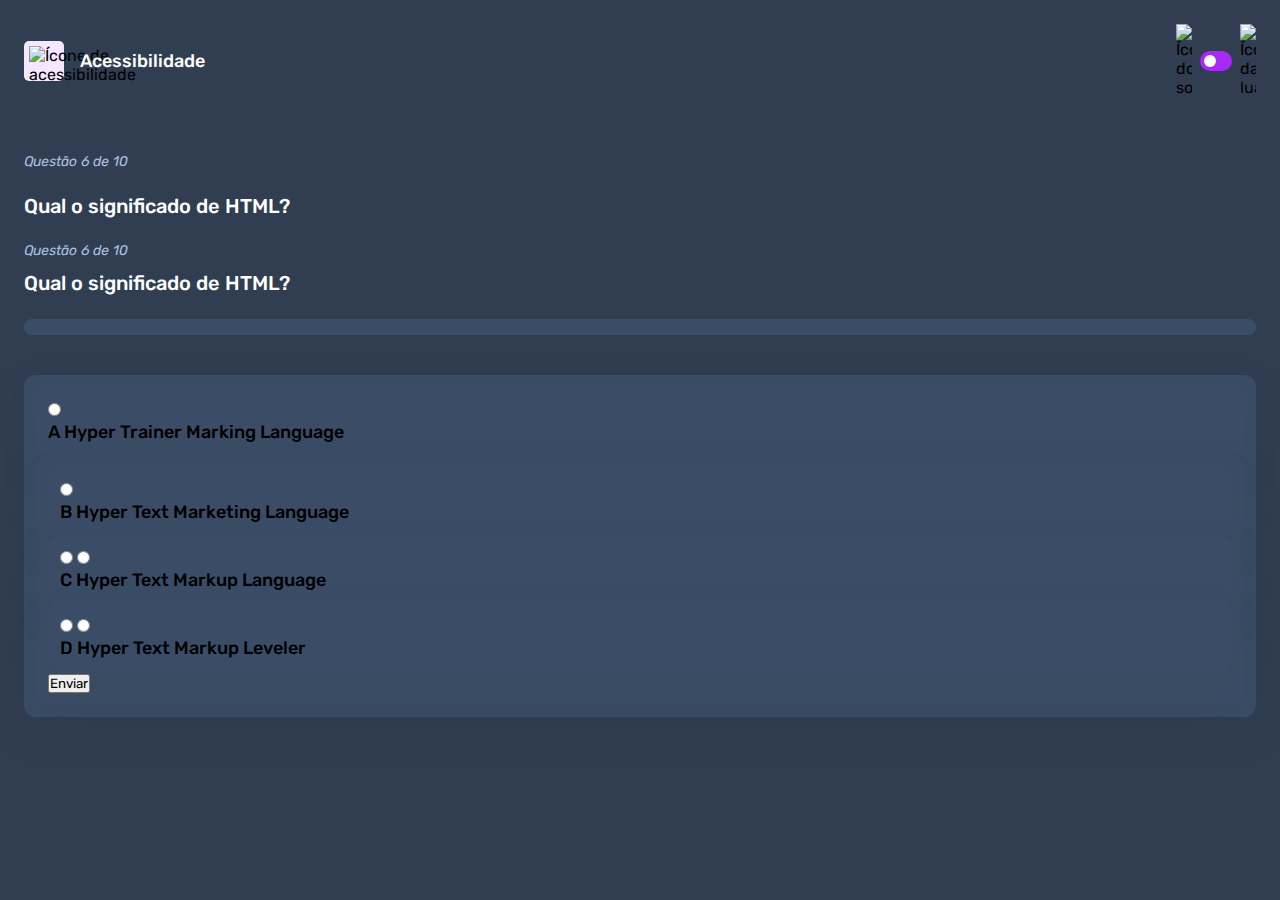
==== index.html @ fd0cc756 "Ajuste das cores no tema dark" ====
<!DOCTYPE html>
<html lang="en">
<head>
    <meta charset="UTF-8">
    <meta name="viewport" content="width=device-width, initial-scale=1.0">
    <link rel="preconnect" href="https://fonts.googleapis.com">
    <link rel="preconnect" href="https://fonts.gstatic.com" crossorigin>
    <link href="https://fonts.googleapis.com/css2?family=Rubik:ital,wght@0,300..900;1,300..900&display=swap" rel="stylesheet">
    <link rel="stylesheet" href="style.css">
    <title>Quiz App</title>
</head>
<body>
    <body class="escuro">
    <header>
        <div class="assunto">
            <div class="assunto_icone">
                <img src="../../assets/images/icon-accessibility.svg" alt=" Ícone de acessibilidade">
            </div>
            <h1>Acessibilidade</h1>
        </div>
        <div class="tema">
            <img src="../../assets/images/icon-sun-dark.svg" alt="Ícone do sol">
            <button>
                <div></div>
            </button>
            <img src="../../assets/images/icon-moon-dark.svg" alt="Ícone da lua">
        </div>
    </header>
    <main>
        <section class="pergunta">
            <p>Questão 6 de 10</p>

            <h2></h2>
            <h2>Qual o significado de HTML?</h2>
            <div>
                <p>Questão 6 de 10</p>

                <h2>Qual o significado de HTML?</h2>
            </div>

            <div class="barra_progresso">

            </div>
        </section>

        <section class="alternativas">
            <form action="">
                <label for="alternativa_a">
                    <label for="alternativa_a" id="correta">
                    <input type="radio" id="alternativa_a" name="alternativa">

                    <div>
                        <span>A</span>
                        Hyper Trainer Marking Language
                    </div>
                </label>

                <label for="alternativa_b">
                    <label for="alternativa_b" id="errada">
                    <input type="radio" id="alternativa_b" name="alternativa">

                <div>
                    <span>B</span>
                    Hyper Text Marketing Language
                </div>
                </label>

                <label for="alternativa_c">
                    <input type="radio" id="alternativa_c">
                    <input type="radio" id="alternativa_c" name="alternativa">

                <div>
                    <span>C</span>
                    Hyper Text Markup Language
                </div>
                </label>

                <label for="alternativa_d">
                    <input type="radio" id="alternativa_d">
                    <input type="radio" id="alternativa_d" name="alternativa">

                    <div>
                        <span>D</span>
                        Hyper Text Markup Leveler 
                    </div>
                </label>
            </form>

            <button>Enviar</button>
        </section>
    </main>
</body>
</html>
---- style.css ----
* {
    margin: 0;
    padding: 0;
    box-sizing: border-box;
    font-family: "Rubik", sans-serif;
    -webkit-font-smoothing: antialiased;
}

:root {
    --bg-color: #f4f6fa;
    --bg-span: #f4f6fa;
    --color-span: #626c7f;
    --purple: #a729f5;
    --purple-hover: rgba(167, 41, 245, 0.7);
    --primary-text-color: #313e51;
    --secondary-text-color: #626c7f;
    --button-bg: #fff;
    --shadow: 0px 16px 40px 0px rgba(143, 168, 193, 0.14);
    --bg-html: #fff1e9;
    --bg-css: #e0fdef;
    --bg-javascript: #ebf0ff;
    --bg-acessibilidade: #f6e7ff;
    --white: #fff;
    --green: #26d782;
    --red: #ee5454;
    --bg-mobile: url(../../assets/images/pattern-background-mobile-light.svg);
    --bg-desktop: url(../../assets/images/pattern-background-desktop-light.svg);
}

body.escuro {
    --bg-color: #313e51;
    --color-span: #323e51;
    --bg-mobile: url(../../assets/images/pattern-background-mobile-dark.svg);
    --bg-desktop: url(../../assets/images/pattern-background-desktop-dark.svg);
    --primary-text-color: #fff;
    --secondary-text-color: #abc1e1;
    --button-bg: #3b4d66;
    --shadow: 0px 16px 40px 0px rgba(49, 62, 81, 0.14);
}

body {
    height: 100svh;
    background: var(--bg-mobile) var(--bg-color);
    background-repeat: no-repeat;
    background-size: cover;
}

header {
    display: flex;
    justify-content: space-between;
    padding: 16px 24px;
}

.assunto {
    display: flex;
    align-items: center;
    gap: 16px;
}

.assunto_icone {
    background: var(--bg-acessibilidade);
    width: 40px;
    height: 40px;
    padding: 5px;
    border-radius: 5px;
}

.assunto_icone img {
    width: 100%;
}

.assunto h1 {
    font-size: 18px;
    font-weight: 500;
    color: var(--primary-text-color);
}

.tema {
    padding: 8px 0;
    display: flex;
    align-items: center;
    gap: 8px;
}

.tema img {
    width: 16px;
}

.tema button {
    height: 20px;
    width: 32px;
    background: var(--purple);
    border: 0;
    border-radius: 999px;
    padding: 4px;
}

.tema button div {
    background: var(--white);
    width: 12px;
    height: 12px;
    border-radius: 999px;
}

main {
    padding: 32px 24px;
}

.pergunta {
    margin-bottom: 40px;
}

.pergunta p {
    font-style: italic;
    font-size: 14px;
    color: var(--secondary-text-color);
    margin-bottom: 12px;
}

.pergunta h2 {
    font-size: 20px;
    font-weight: 500;
    color: var(--primary-text-color);
    line-height: 24px;
    margin-bottom: 24px;
}

.barra_progresso {
    background: var(--button-bg);
    height: 16px;
    padding: 4px;
    border-radius: 999px;
}

.barra_progresso div {
    height: 100%;
    width: 60%;
    background: var(--purple);
    border-radius: 999px;
}

.alternativas form {
    display: flex;
    flex-direction: column;
    gap: 12px;
    margin-bottom: 12px;
}

.alternativas label{
    display: block;
    background: var(--button-bg);
    padding: 12px;
    font-size: 18px;
    font-weight: 500;
    border-radius: 12px;
    box-shadow: var(--shadow);
    color: var(--primary-text-color)
    color: (red green blue) (red green blue) (red green blue)  (srgb red green blue) var(--primary-text-color);
    cursor: pointer;
}

.alternativas label:hover {
    & span {
        background: var(--bg-acessibilidade);
        color: var(--purple);
    }
}

.alternativas label:has(input:checked) {

    outline: 3px solid var(--purple);

    & span {
        background: var(--purple);
        color: var(--white);

}
.alternativas label#correta {
    outline: 3px solid var(--green);

    & span {
        background: var(--green);
        color: var(--white);
    }
}

.alternativas label#errada {
    outline: 3px solid var(--red);

    & span {
        background: var(--red);
        color: var(--white);
    }
}

.alternativas input {
    display: none;
}
.alternativas div {
    display: flex;
    align-items: center;
    gap: 16px;
}

.alternativas div span {
    display: block;
    width: 40px;
    height: 40px;
    background: var(--bg-color);
    background: var(--bg-span);
    border-radius: 5px;
    color: var(--secondary-text-color);
    color: var(--color-span);

    display: flex;
    align-items: center;
    justify-content: center;
    flex-shrink: 0;
}

.alternativas button {
    padding: 16px;
    border-radius: 12px;
    border: none;
    background: var(--purple);
    color: var(--white);
    width: 100%;

    font-size: 18px;
    font-weight: 500;
    transition: background 0.3s;
}

.alternativas button:hover {
    background: var(--purple-hover);
    cursor: pointer;
}

@media(min-width: 1100px) {
    header {
        margin-block: 81px;
        max-width: 1160px;
        margin-inline: auto;
    }

    .assunto_icone {
        width: 56px;
        height: 56px;
        padding: 8px;
    }

    .assunto h1 {
        font-size: 28px;
    }

    .tema {
        gap: 16px;
    }

    .tema img {
        width: 24px;
    }

    .tema button {
        width: 48px;
        height: 28px;
    }

    .tema button div {
        width: 20px;
        height: 20px;
    }

    main {
        max-width: 1160px;
        margin-inline: auto;

        display: flex;
        gap: 130px;
    }

    section {
        width: 100%;
    }

    .pergunta {
        display: flex;
        flex-direction: column;
        justify-content: space-between;
    }

    .pergunta p {
        font-size: 20px;
        line-height: 30px;
        margin-bottom: 27px;
    }

    .pergunta h2 {
        font-size: 36px;
        line-height: 43px;
    }

    .alternativas form {
        gap: 24px;
        margin-bottom: 24px;
    }

    .alternativas label {
        font-size: 22px;
        padding: 18px 20px;
        border-radius: 24px;
    }

    .alternativas div {
        gap: 32px;
    }

    .alternativas div span {
        width: 56px;
        height: 56px;
        font-size: 28px;
    }

    .alternativas button {
        font-size: 22px;
    }
}
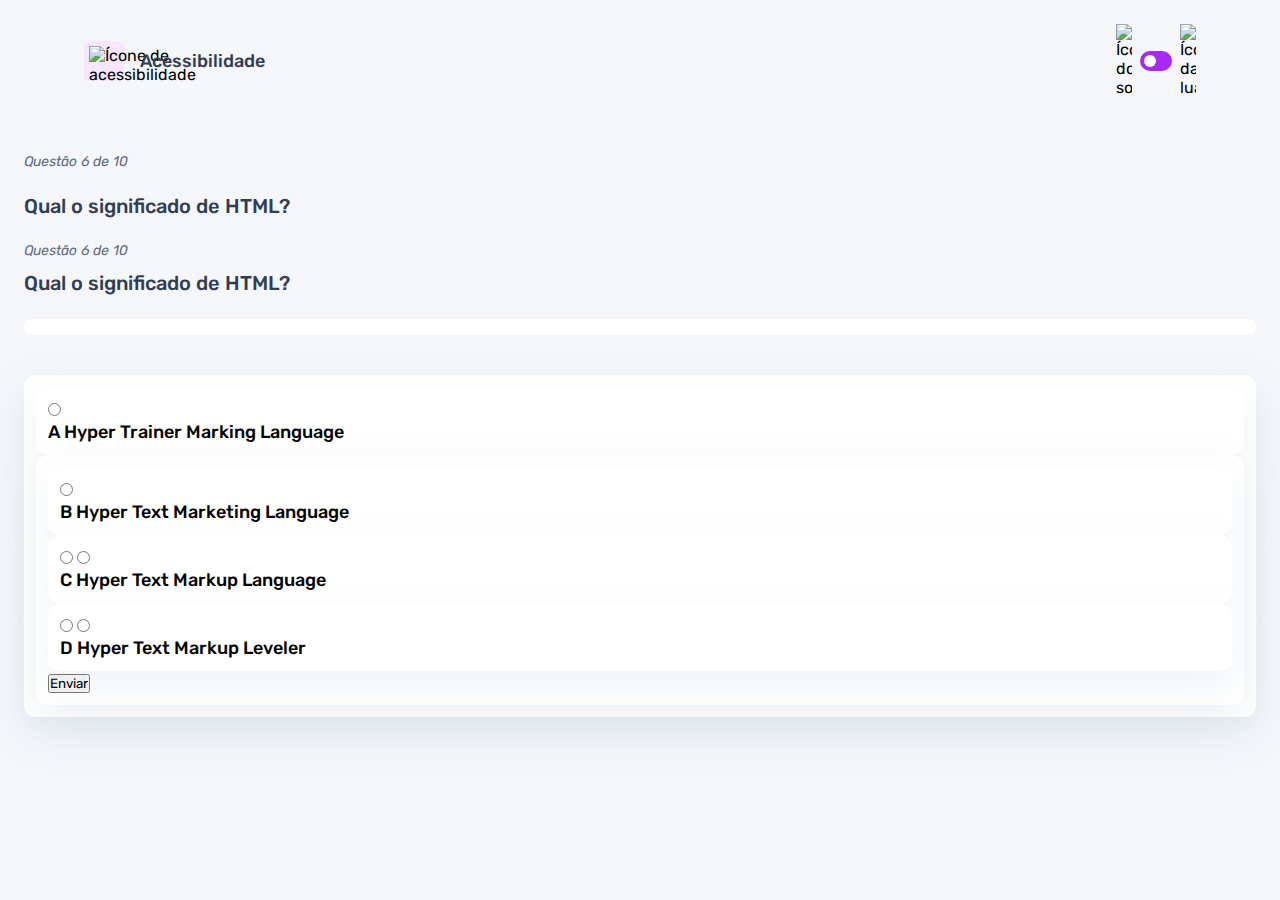
==== commit a0403f08: "Primeiros ajustes do tema no Javascript" ====
--- a/index.html
+++ b/index.html
@@ -7,11 +7,13 @@
     <link rel="preconnect" href="https://fonts.gstatic.com" crossorigin>
     <link href="https://fonts.googleapis.com/css2?family=Rubik:ital,wght@0,300..900;1,300..900&display=swap" rel="stylesheet">
     <link rel="stylesheet" href="style.css">
+    <script src="./scrip.js" defer></script>
     <title>Quiz App</title>
 </head>
 <body>
-    <body class="escuro">
-    <header>
+    <body>
+    <body>
+        <header>
         <div class="assunto">
             <div class="assunto_icone">
                 <img src="../../assets/images/icon-accessibility.svg" alt=" Ícone de acessibilidade">
--- a/style.css
+++ b/style.css
@@ -46,9 +46,11 @@
 }
 
 header {
-    display: flex;
+    padding: 16px 24px;
     justify-content: space-between;
-    padding: 16px 24px;
+    display: flex;
+    max-width: 1160px;
+    margin-inline: auto;
 }
 
 .assunto {
@@ -93,6 +95,7 @@
     border: 0;
     border-radius: 999px;
     padding: 4px;
+    display: flex;
 }
 
 .tema button div {
@@ -155,8 +158,7 @@
     border-radius: 12px;
     box-shadow: var(--shadow);
     color: var(--primary-text-color)
-    color: (red green blue) (red green blue) (red green blue)  (srgb red green blue) var(--primary-text-color);
-    cursor: pointer;
+    color(srgb red green blue) pointer;
 }
 
 .alternativas label:hover {
@@ -237,6 +239,12 @@
 }
 
 @media(min-width: 1100px) {
+   body {
+        background: var(--bg-desktop) var(--bg-color);
+        background-size: cover;
+        background-repeat: no-repeat;
+    }
+
     header {
         margin-block: 81px;
         max-width: 1160px;
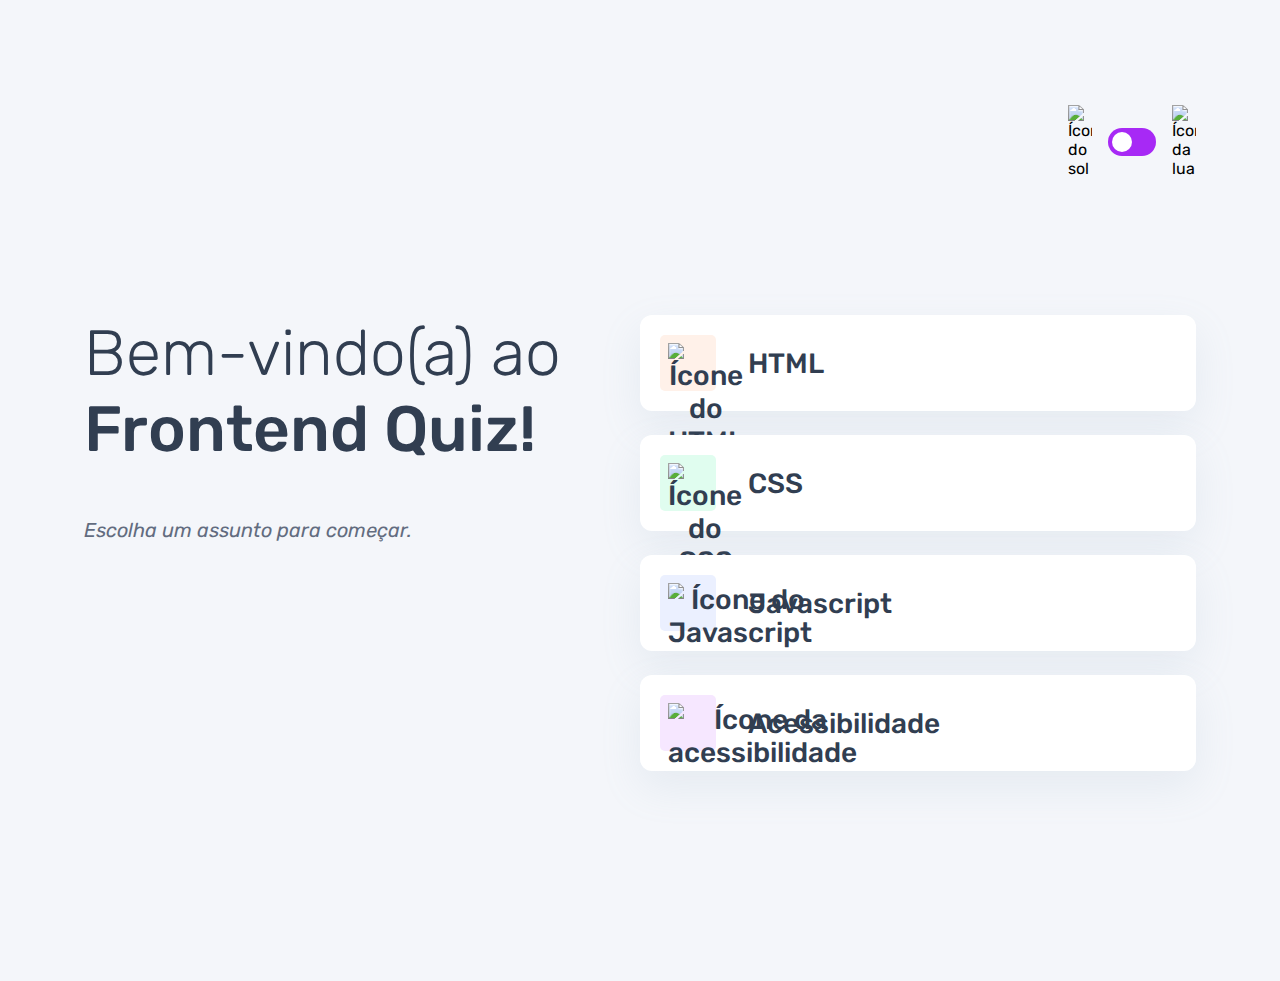
==== commit 6ad1a5c7: "Alteração dinâmica do assunto da página" ====
--- a/index.html
+++ b/index.html
@@ -1,5 +1,5 @@
 <!DOCTYPE html>
-<html lang="en">
+<html lang="pt-BR">
 <head>
     <meta charset="UTF-8">
     <meta name="viewport" content="width=device-width, initial-scale=1.0">
@@ -7,88 +7,54 @@
     <link rel="preconnect" href="https://fonts.gstatic.com" crossorigin>
     <link href="https://fonts.googleapis.com/css2?family=Rubik:ital,wght@0,300..900;1,300..900&display=swap" rel="stylesheet">
     <link rel="stylesheet" href="style.css">
-    <script src="./scrip.js" defer></script>
+    <script src="./script.js" type="module" defer></script>
     <title>Quiz App</title>
 </head>
 <body>
-    <body>
-    <body>
-        <header>
-        <div class="assunto">
-            <div class="assunto_icone">
-                <img src="../../assets/images/icon-accessibility.svg" alt=" Ícone de acessibilidade">
-            </div>
-            <h1>Acessibilidade</h1>
-        </div>
+    <header>
         <div class="tema">
-            <img src="../../assets/images/icon-sun-dark.svg" alt="Ícone do sol">
+            <img src="./assets/images/icon-sun-dark.svg" alt="Ícone do sol">
             <button>
                 <div></div>
             </button>
-            <img src="../../assets/images/icon-moon-dark.svg" alt="Ícone da lua">
+            <img src="./assets/images/icon-moon-dark.svg" alt="Ícone da lua">
         </div>
     </header>
     <main>
-        <section class="pergunta">
-            <p>Questão 6 de 10</p>
+        <section class="boas_vindas">
+            <h1>
+                Bem-vindo(a) ao <br>
+                <strong>Frontend Quiz!</strong>
+            </h1>
+            <p>Escolha um assunto para começar.</p>
+        </section>
+        <section class="assuntos">
+            <button class="botao_html">
+                <div>
+                    <img src="./assets/images/icon-html.svg" alt="Ícone do HTML">
+                </div>
+                HTML
+            </button>
+            <button class="botao_css">
+                <div>
+                    <img src="./assets/images/icon-css.svg" alt="Ícone do CSS">
+                </div>
+                CSS
+            </button>
+            <button class="botao_javascript">
+                <div>
+                    <img src="./assets/images/icon-javascript.svg" alt="Ícone do Javascript">
+                </div>
+                Javascript
+            </button>
+            <button class="botao_acessibilidade">
+                <div>
+                    <img src="./assets/images/icon-acessibilidade.svg" alt="Ícone da acessibilidade">
+                </div>
+                Acessibilidade
+            
+            </button> 
 
-            <h2></h2>
-            <h2>Qual o significado de HTML?</h2>
-            <div>
-                <p>Questão 6 de 10</p>
-
-                <h2>Qual o significado de HTML?</h2>
-            </div>
-
-            <div class="barra_progresso">
-
-            </div>
-        </section>
-
-        <section class="alternativas">
-            <form action="">
-                <label for="alternativa_a">
-                    <label for="alternativa_a" id="correta">
-                    <input type="radio" id="alternativa_a" name="alternativa">
-
-                    <div>
-                        <span>A</span>
-                        Hyper Trainer Marking Language
-                    </div>
-                </label>
-
-                <label for="alternativa_b">
-                    <label for="alternativa_b" id="errada">
-                    <input type="radio" id="alternativa_b" name="alternativa">
-
-                <div>
-                    <span>B</span>
-                    Hyper Text Marketing Language
-                </div>
-                </label>
-
-                <label for="alternativa_c">
-                    <input type="radio" id="alternativa_c">
-                    <input type="radio" id="alternativa_c" name="alternativa">
-
-                <div>
-                    <span>C</span>
-                    Hyper Text Markup Language
-                </div>
-                </label>
-
-                <label for="alternativa_d">
-                    <input type="radio" id="alternativa_d">
-                    <input type="radio" id="alternativa_d" name="alternativa">
-
-                    <div>
-                        <span>D</span>
-                        Hyper Text Markup Leveler 
-                    </div>
-                </label>
-            </form>
-
-            <button>Enviar</button>
         </section>
     </main>
 </body>
--- a/style.css
+++ b/style.css
@@ -5,13 +5,9 @@
     font-family: "Rubik", sans-serif;
     -webkit-font-smoothing: antialiased;
 }
-
 :root {
     --bg-color: #f4f6fa;
-    --bg-span: #f4f6fa;
-    --color-span: #626c7f;
     --purple: #a729f5;
-    --purple-hover: rgba(167, 41, 245, 0.7);
     --primary-text-color: #313e51;
     --secondary-text-color: #626c7f;
     --button-bg: #fff;
@@ -21,73 +17,40 @@
     --bg-javascript: #ebf0ff;
     --bg-acessibilidade: #f6e7ff;
     --white: #fff;
-    --green: #26d782;
-    --red: #ee5454;
-    --bg-mobile: url(../../assets/images/pattern-background-mobile-light.svg);
-    --bg-desktop: url(../../assets/images/pattern-background-desktop-light.svg);
+    --bg-mobile: url(./assets/images/pattern-background-mobile-light.svg);
+    --bg-desktop: url(./assets/images/pattern-background-desktop-light.svg);
 }
-
 body.escuro {
     --bg-color: #313e51;
-    --color-span: #323e51;
-    --bg-mobile: url(../../assets/images/pattern-background-mobile-dark.svg);
-    --bg-desktop: url(../../assets/images/pattern-background-desktop-dark.svg);
+    --bg-mobile: url(./assets/images/pattern-background-mobile-dark.svg);
+    --bg-desktop: url(./assets/images/pattern-background-desktop-dark.svg);
     --primary-text-color: #fff;
     --secondary-text-color: #abc1e1;
     --button-bg: #3b4d66;
     --shadow: 0px 16px 40px 0px rgba(49, 62, 81, 0.14);
 }
-
 body {
     height: 100svh;
     background: var(--bg-mobile) var(--bg-color);
     background-repeat: no-repeat;
     background-size: cover;
 }
-
 header {
     padding: 16px 24px;
-    justify-content: space-between;
     display: flex;
+    justify-content: flex-end;
     max-width: 1160px;
     margin-inline: auto;
 }
-
-.assunto {
-    display: flex;
-    align-items: center;
-    gap: 16px;
-}
-
-.assunto_icone {
-    background: var(--bg-acessibilidade);
-    width: 40px;
-    height: 40px;
-    padding: 5px;
-    border-radius: 5px;
-}
-
-.assunto_icone img {
-    width: 100%;
-}
-
-.assunto h1 {
-    font-size: 18px;
-    font-weight: 500;
-    color: var(--primary-text-color);
-}
-
 .tema {
     padding: 8px 0;
     display: flex;
     align-items: center;
     gap: 8px;
 }
-
 .tema img {
     width: 16px;
 }
-
 .tema button {
     height: 20px;
     width: 32px;
@@ -96,6 +59,7 @@
     border-radius: 999px;
     padding: 4px;
     display: flex;
+    cursor: pointer;
 }
 
 .tema button div {
@@ -104,232 +68,117 @@
     height: 12px;
     border-radius: 999px;
 }
-
 main {
     padding: 32px 24px;
 }
-
-.pergunta {
+.boas_vindas {
     margin-bottom: 40px;
 }
-
-.pergunta p {
+.boas_vindas h1 {
+    font-size: 40px;
+    font-weight: 300;
+    color: var(--primary-text-color);
+    margin-bottom: 16px;
+}
+.boas_vindas h1 strong {
+    font-weight: 500;
+}
+.boas_vindas p {
+    color: var(--secondary-text-color);
+    font-size: 14px;
+    line-height: 150%;
     font-style: italic;
-    font-size: 14px;
-    color: var(--secondary-text-color);
-    margin-bottom: 12px;
 }
-
-.pergunta h2 {
-    font-size: 20px;
-    font-weight: 500;
-    color: var(--primary-text-color);
-    line-height: 24px;
-    margin-bottom: 24px;
-}
-
-.barra_progresso {
-    background: var(--button-bg);
-    height: 16px;
-    padding: 4px;
-    border-radius: 999px;
-}
-
-.barra_progresso div {
-    height: 100%;
-    width: 60%;
-    background: var(--purple);
-    border-radius: 999px;
-}
-
-.alternativas form {
+.assuntos {
     display: flex;
     flex-direction: column;
     gap: 12px;
-    margin-bottom: 12px;
 }
-
-.alternativas label{
-    display: block;
+.assuntos button {
+    border: none;
     background: var(--button-bg);
-    padding: 12px;
-    font-size: 18px;
-    font-weight: 500;
-    border-radius: 12px;
-    box-shadow: var(--shadow);
-    color: var(--primary-text-color)
-    color(srgb red green blue) pointer;
-}
-
-.alternativas label:hover {
-    & span {
-        background: var(--bg-acessibilidade);
-        color: var(--purple);
-    }
-}
-
-.alternativas label:has(input:checked) {
-
-    outline: 3px solid var(--purple);
-
-    & span {
-        background: var(--purple);
-        color: var(--white);
-
-}
-.alternativas label#correta {
-    outline: 3px solid var(--green);
-
-    & span {
-        background: var(--green);
-        color: var(--white);
-    }
-}
-
-.alternativas label#errada {
-    outline: 3px solid var(--red);
-
-    & span {
-        background: var(--red);
-        color: var(--white);
-    }
-}
-
-.alternativas input {
-    display: none;
-}
-.alternativas div {
     display: flex;
     align-items: center;
     gap: 16px;
+    padding: 12px;
+    border-radius: 12px;
+    box-shadow: var(--shadow);
+    font-size: 18px;
+    font-weight: 500;
+    color: var(--primary-text-color);
+    cursor: pointer;
 }
-
-.alternativas div span {
-    display: block;
+.assuntos button div {
     width: 40px;
     height: 40px;
-    background: var(--bg-color);
-    background: var(--bg-span);
+    padding: 5px;
     border-radius: 5px;
-    color: var(--secondary-text-color);
-    color: var(--color-span);
-
-    display: flex;
-    align-items: center;
-    justify-content: center;
-    flex-shrink: 0;
 }
-
-.alternativas button {
-    padding: 16px;
-    border-radius: 12px;
-    border: none;
-    background: var(--purple);
-    color: var(--white);
+.assuntos button img {
     width: 100%;
-
-    font-size: 18px;
-    font-weight: 500;
-    transition: background 0.3s;
 }
-
-.alternativas button:hover {
-    background: var(--purple-hover);
-    cursor: pointer;
+.botao_html div{
+    background: var(--bg-html);
 }
-
+.botao_css div{
+    background: var(--bg-css);
+}
+.botao_javascript div{
+    background: var(--bg-javascript);
+}
+.botao_acessibilidade div{
+    background: var(--bg-acessibilidade);
+}
 @media(min-width: 1100px) {
-   body {
+    body {
         background: var(--bg-desktop) var(--bg-color);
         background-size: cover;
         background-repeat: no-repeat;
     }
-
     header {
         margin-block: 81px;
+    }
+    .tema {
+        gap: 16px;
+    }
+    .tema img {
+        width: 24px;
+    }
+    .tema button {
+        width: 48px;
+        height: 28px;
+    }
+    .tema button div {
+        width: 20px;
+        height: 20px;
+    }
+    
+    main {
+        display: flex;
         max-width: 1160px;
         margin-inline: auto;
     }
-
-    .assunto_icone {
+    section {
+        width: 100%;
+    }
+    .boas_vindas h1 {
+        font-size: 64px;
+        margin-bottom: 48px;
+    }
+    .boas_vindas p {
+        font-size: 20px;
+    }
+    .assuntos {
+        gap: 24px;
+    }
+    .assuntos button {
+        font-size: 28px;
+        padding: 20px;
+        gap: 32px;
+    }
+    .assuntos button div {
         width: 56px;
         height: 56px;
         padding: 8px;
     }
-
-    .assunto h1 {
-        font-size: 28px;
-    }
-
-    .tema {
-        gap: 16px;
-    }
-
-    .tema img {
-        width: 24px;
-    }
-
-    .tema button {
-        width: 48px;
-        height: 28px;
-    }
-
-    .tema button div {
-        width: 20px;
-        height: 20px;
-    }
-
-    main {
-        max-width: 1160px;
-        margin-inline: auto;
-
-        display: flex;
-        gap: 130px;
-    }
-
-    section {
-        width: 100%;
-    }
-
-    .pergunta {
-        display: flex;
-        flex-direction: column;
-        justify-content: space-between;
-    }
-
-    .pergunta p {
-        font-size: 20px;
-        line-height: 30px;
-        margin-bottom: 27px;
-    }
-
-    .pergunta h2 {
-        font-size: 36px;
-        line-height: 43px;
-    }
-
-    .alternativas form {
-        gap: 24px;
-        margin-bottom: 24px;
-    }
-
-    .alternativas label {
-        font-size: 22px;
-        padding: 18px 20px;
-        border-radius: 24px;
-    }
-
-    .alternativas div {
-        gap: 32px;
-    }
-
-    .alternativas div span {
-        width: 56px;
-        height: 56px;
-        font-size: 28px;
-    }
-
-    .alternativas button {
-        font-size: 22px;
-    }
 }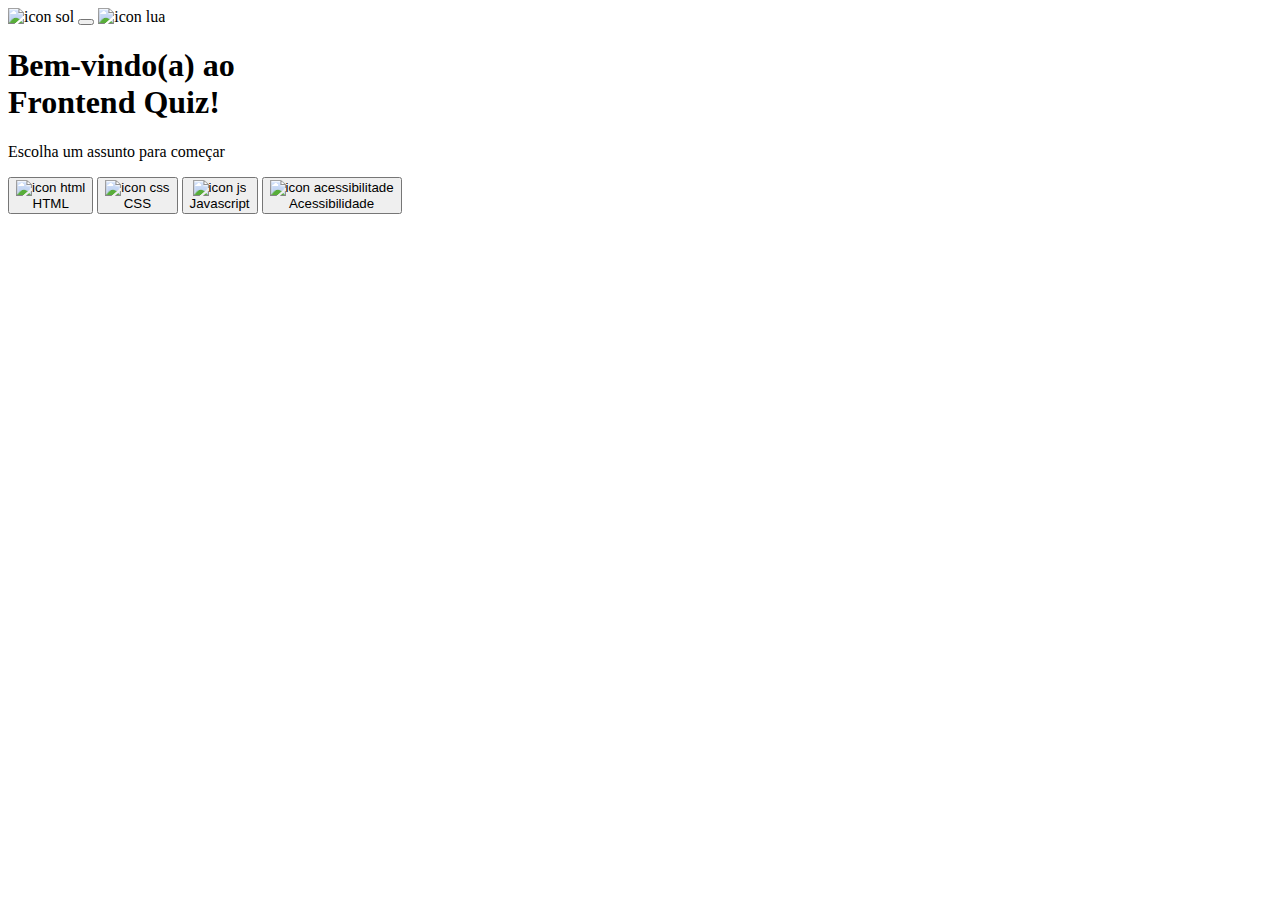
==== commit 97b3e15e: "arrumando index.html" ====
--- a/index.html
+++ b/index.html
@@ -1,9 +1,11 @@
 <!DOCTYPE html>
-<html lang="pt-BR">
+<html lang="PT-BR">
 <head>
     <meta charset="UTF-8">
+    <meta http-equiv="X-UA-Compatible" content="IE=edge">
     <meta name="viewport" content="width=device-width, initial-scale=1.0">
     <link rel="preconnect" href="https://fonts.googleapis.com">
+    <link rel="shortcut icon" href="/assets/images/favicon-32x32.png" type="image/x-icon">
     <link rel="preconnect" href="https://fonts.gstatic.com" crossorigin>
     <link href="https://fonts.googleapis.com/css2?family=Rubik:ital,wght@0,300..900;1,300..900&display=swap" rel="stylesheet">
     <link rel="stylesheet" href="style.css">
@@ -11,51 +13,50 @@
     <title>Quiz App</title>
 </head>
 <body>
-    <header>
+     <header>
         <div class="tema">
-            <img src="./assets/images/icon-sun-dark.svg" alt="Ícone do sol">
+            <img src="./assets/images/icon-sun-dark.svg" alt="icon sol">
             <button>
                 <div></div>
             </button>
-            <img src="./assets/images/icon-moon-dark.svg" alt="Ícone da lua">
+            <img src="./assets/images/icon-moon-dark.svg" alt="icon lua">
         </div>
-    </header>
-    <main>
+
+     </header>
+     <main>
         <section class="boas_vindas">
             <h1>
-                Bem-vindo(a) ao <br>
+                Bem-vindo(a) ao <br> 
                 <strong>Frontend Quiz!</strong>
             </h1>
-            <p>Escolha um assunto para começar.</p>
+            <p>Escolha um assunto para começar</p>
         </section>
         <section class="assuntos">
             <button class="botao_html">
                 <div>
-                    <img src="./assets/images/icon-html.svg" alt="Ícone do HTML">
+                    <img src="./assets/images/icon-html.svg" alt="icon html">
                 </div>
-                HTML
+                <span class="botao_html">HTML</span>
             </button>
             <button class="botao_css">
                 <div>
-                    <img src="./assets/images/icon-css.svg" alt="Ícone do CSS">
+                    <img src="./assets/images/icon-css.svg" alt="icon css">
                 </div>
-                CSS
+                <span class="botao_css">CSS</span>
             </button>
             <button class="botao_javascript">
-                <div>
-                    <img src="./assets/images/icon-javascript.svg" alt="Ícone do Javascript">
+                <div >
+                    <img src="./assets/images/icon-javascript.svg" alt="icon js">
                 </div>
-                Javascript
+                <span class="botao_javascript">Javascript</span>
             </button>
             <button class="botao_acessibilidade">
                 <div>
-                    <img src="./assets/images/icon-acessibilidade.svg" alt="Ícone da acessibilidade">
+                    <img src="./assets/images/icon-acessibilidade.svg" alt="icon acessibilitade">
                 </div>
-                Acessibilidade
-            
-            </button> 
-
+                <span class="botao_acessibilidade">Acessibilidade</span>
+            </button>
         </section>
-    </main>
+     </main>
 </body>
 </html>